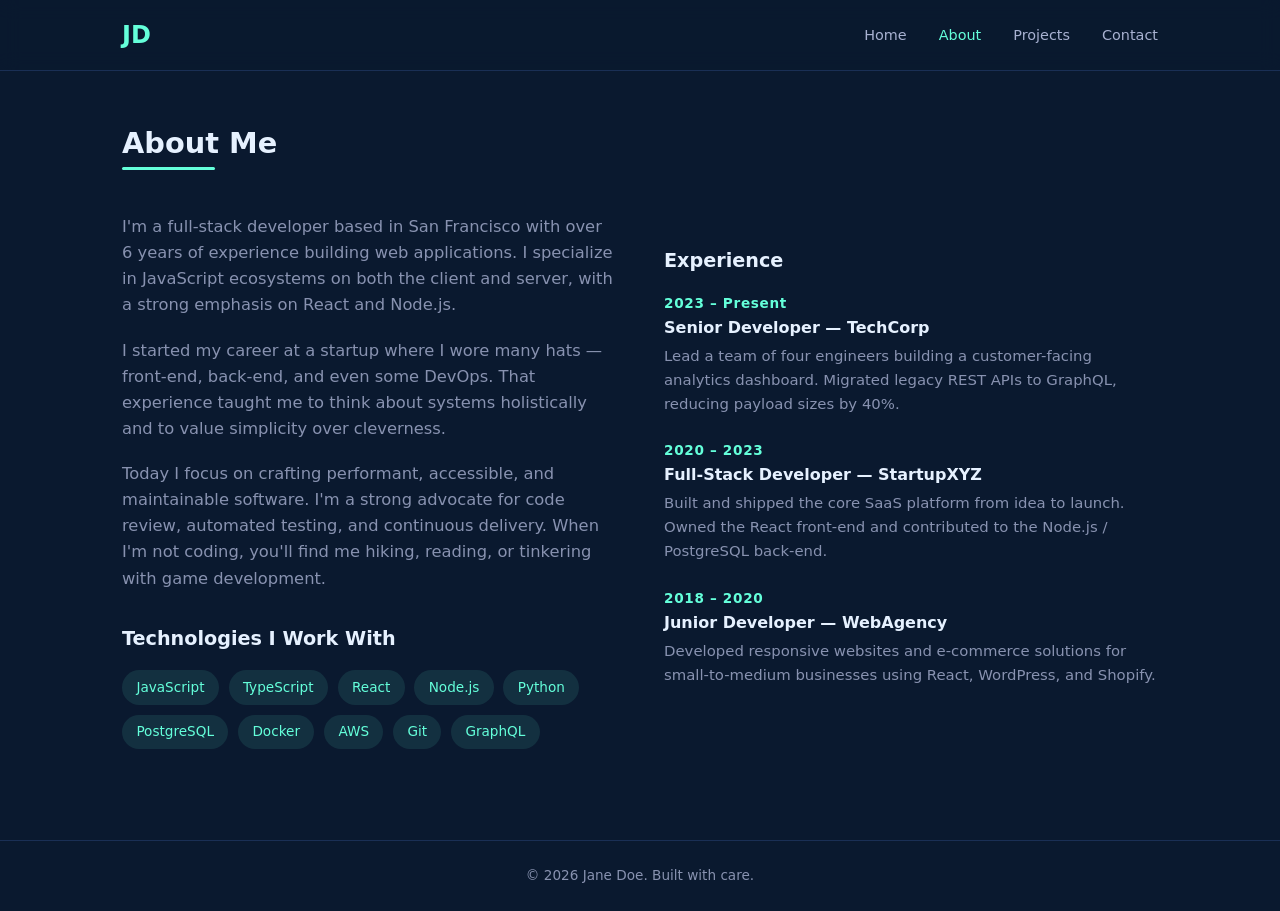
==== about.html @ 50ddc10e "Initial commit: personal portfolio website Co-Authored-By: Claude Opus 4.7 <noreply@anthropic.com>" ====
<!DOCTYPE html>
<html lang="en">
<head>
  <meta charset="UTF-8">
  <meta name="viewport" content="width=device-width, initial-scale=1.0">
  <title>About — Jane Doe</title>
  <link rel="stylesheet" href="css/style.css">
</head>
<body>

<nav>
  <div class="nav-inner">
    <a href="index.html" class="logo">JD</a>
    <ul class="nav-links">
      <li><a href="index.html">Home</a></li>
      <li><a href="about.html" class="active">About</a></li>
      <li><a href="projects.html">Projects</a></li>
      <li><a href="contact.html">Contact</a></li>
    </ul>
  </div>
</nav>

<main class="page">
  <h2 class="section-title">About Me</h2>

  <div class="about-grid">
    <div class="about-text">
      <p>
        I'm a full-stack developer based in San Francisco with over 6 years
        of experience building web applications. I specialize in JavaScript
        ecosystems on both the client and server, with a strong emphasis on
        React and Node.js.
      </p>
      <p>
        I started my career at a startup where I wore many hats — front-end,
        back-end, and even some DevOps. That experience taught me to think
        about systems holistically and to value simplicity over cleverness.
      </p>
      <p>
        Today I focus on crafting performant, accessible, and maintainable
        software. I'm a strong advocate for code review, automated testing,
        and continuous delivery. When I'm not coding, you'll find me hiking,
        reading, or tinkering with game development.
      </p>

      <div class="skills">
        <h3>Technologies I Work With</h3>
        <div class="skill-tags">
          <span class="skill-tag">JavaScript</span>
          <span class="skill-tag">TypeScript</span>
          <span class="skill-tag">React</span>
          <span class="skill-tag">Node.js</span>
          <span class="skill-tag">Python</span>
          <span class="skill-tag">PostgreSQL</span>
          <span class="skill-tag">Docker</span>
          <span class="skill-tag">AWS</span>
          <span class="skill-tag">Git</span>
          <span class="skill-tag">GraphQL</span>
        </div>
      </div>
    </div>

    <div>
      <div class="skills">
        <h3>Experience</h3>
        <div style="margin-bottom:1.5rem;">
          <div class="label" style="color:var(--accent);font-size:0.85rem;font-weight:600;letter-spacing:0.05em;">2023 – Present</div>
          <div style="color:var(--white);font-weight:600;">Senior Developer — TechCorp</div>
          <p style="margin-top:0.3rem;font-size:0.93rem;">Lead a team of four engineers building a customer-facing analytics dashboard. Migrated legacy REST APIs to GraphQL, reducing payload sizes by 40%.</p>
        </div>
        <div style="margin-bottom:1.5rem;">
          <div class="label" style="color:var(--accent);font-size:0.85rem;font-weight:600;letter-spacing:0.05em;">2020 – 2023</div>
          <div style="color:var(--white);font-weight:600;">Full-Stack Developer — StartupXYZ</div>
          <p style="margin-top:0.3rem;font-size:0.93rem;">Built and shipped the core SaaS platform from idea to launch. Owned the React front-end and contributed to the Node.js / PostgreSQL back-end.</p>
        </div>
        <div style="margin-bottom:1.5rem;">
          <div class="label" style="color:var(--accent);font-size:0.85rem;font-weight:600;letter-spacing:0.05em;">2018 – 2020</div>
          <div style="color:var(--white);font-weight:600;">Junior Developer — WebAgency</div>
          <p style="margin-top:0.3rem;font-size:0.93rem;">Developed responsive websites and e-commerce solutions for small-to-medium businesses using React, WordPress, and Shopify.</p>
        </div>
      </div>
    </div>
  </div>
</main>

<footer>
  &copy; 2026 Jane Doe. Built with care.
</footer>

</body>
</html>
---- css/style.css ----
/* === Reset & Base === */
*, *::before, *::after {
  margin: 0;
  padding: 0;
  box-sizing: border-box;
}

:root {
  --navy-dark: #0a192f;
  --navy: #112240;
  --navy-light: #1a2f55;
  --slate: #8892b0;
  --slate-light: #a8b2d1;
  --white: #e6f1ff;
  --accent: #64ffda;
  --accent-dim: rgba(100, 255, 218, 0.1);
  --radius: 8px;
  --transition: 0.25s ease;
}

html {
  scroll-behavior: smooth;
}

body {
  font-family: 'Segoe UI', system-ui, -apple-system, sans-serif;
  background: var(--navy-dark);
  color: var(--slate);
  line-height: 1.6;
  min-height: 100vh;
}

/* === Navigation === */
nav {
  position: fixed;
  top: 0;
  width: 100%;
  background: rgba(10, 25, 47, 0.92);
  backdrop-filter: blur(10px);
  z-index: 100;
  border-bottom: 1px solid var(--navy-light);
}

.nav-inner {
  max-width: 1100px;
  margin: 0 auto;
  display: flex;
  justify-content: space-between;
  align-items: center;
  padding: 0 2rem;
  height: 70px;
}

.logo {
  font-size: 1.5rem;
  font-weight: 700;
  color: var(--accent);
  text-decoration: none;
}

.nav-links {
  display: flex;
  list-style: none;
  gap: 2rem;
}

.nav-links a {
  color: var(--slate-light);
  text-decoration: none;
  font-size: 0.9rem;
  font-weight: 500;
  transition: color var(--transition);
}

.nav-links a:hover,
.nav-links a.active {
  color: var(--accent);
}

/* === Layout === */
.page {
  max-width: 1100px;
  margin: 0 auto;
  padding: 120px 2rem 4rem;
  min-height: calc(100vh - 60px);
}

.section-title {
  font-size: 1.8rem;
  color: var(--white);
  margin-bottom: 1rem;
  position: relative;
  display: inline-block;
}

.section-title::after {
  content: '';
  position: absolute;
  bottom: -4px;
  left: 0;
  width: 60%;
  height: 3px;
  background: var(--accent);
  border-radius: 2px;
}

/* === Home Page === */
.home {
  display: flex;
  align-items: center;
  justify-content: space-between;
  gap: 4rem;
  padding-top: 180px;
}

.home-content h1 {
  font-size: 3.5rem;
  color: var(--white);
  line-height: 1.1;
  margin-bottom: 0.5rem;
}

.home-content h1 span {
  color: var(--accent);
}

.home-content .tagline {
  font-size: 1.3rem;
  color: var(--slate-light);
  margin-bottom: 1.5rem;
}

.home-content .intro {
  max-width: 540px;
  font-size: 1.05rem;
  margin-bottom: 2rem;
  color: var(--slate);
}

.btn {
  display: inline-block;
  padding: 0.8rem 1.8rem;
  border: 2px solid var(--accent);
  color: var(--accent);
  text-decoration: none;
  border-radius: var(--radius);
  font-weight: 600;
  font-size: 0.95rem;
  transition: background var(--transition), color var(--transition);
}

.btn:hover {
  background: var(--accent-dim);
  color: var(--accent);
}

.btn-primary {
  background: var(--accent);
  color: var(--navy-dark);
}

.btn-primary:hover {
  background: var(--accent);
  opacity: 0.9;
}

.photo-placeholder {
  width: 280px;
  height: 280px;
  border-radius: 50%;
  background: var(--navy-light);
  border: 3px solid var(--accent);
  display: flex;
  align-items: center;
  justify-content: center;
  flex-shrink: 0;
  color: var(--slate);
  font-size: 0.9rem;
  text-align: center;
  line-height: 1.4;
}

/* === Footer === */
footer {
  text-align: center;
  padding: 1.5rem;
  color: var(--slate);
  font-size: 0.85rem;
  border-top: 1px solid var(--navy-light);
}

/* === About Page === */
.about-grid {
  display: grid;
  grid-template-columns: 1fr 1fr;
  gap: 3rem;
  margin-top: 2rem;
}

.about-text p {
  margin-bottom: 1.2rem;
  font-size: 1.02rem;
}

.skills {
  margin-top: 2rem;
}

.skills h3 {
  color: var(--white);
  margin-bottom: 1rem;
  font-size: 1.2rem;
}

.skill-tags {
  display: flex;
  flex-wrap: wrap;
  gap: 0.6rem;
}

.skill-tag {
  background: var(--accent-dim);
  color: var(--accent);
  padding: 0.4rem 0.9rem;
  border-radius: 20px;
  font-size: 0.85rem;
  font-weight: 500;
}

/* === Projects Page === */
.projects-grid {
  display: grid;
  grid-template-columns: repeat(auto-fill, minmax(320px, 1fr));
  gap: 2rem;
  margin-top: 2rem;
}

.project-card {
  background: var(--navy);
  border-radius: var(--radius);
  padding: 2rem;
  border: 1px solid var(--navy-light);
  transition: transform var(--transition), border-color var(--transition);
}

.project-card:hover {
  transform: translateY(-4px);
  border-color: var(--accent);
}

.project-card .project-icon {
  font-size: 2rem;
  color: var(--accent);
  margin-bottom: 1rem;
}

.project-card h3 {
  color: var(--white);
  margin-bottom: 0.8rem;
  font-size: 1.2rem;
}

.project-card p {
  font-size: 0.93rem;
  margin-bottom: 1.2rem;
}

.project-card .tech-stack {
  display: flex;
  flex-wrap: wrap;
  gap: 0.4rem;
}

.project-card .tech {
  font-size: 0.78rem;
  color: var(--slate-light);
  font-weight: 500;
}

.project-card .tech + .tech::before {
  content: '·';
  margin-right: 0.4rem;
  color: var(--slate);
}

/* === Contact Page === */
.contact-grid {
  display: grid;
  grid-template-columns: 1fr 1fr;
  gap: 3rem;
  margin-top: 2rem;
}

.contact-info p {
  margin-bottom: 1.2rem;
  font-size: 1.02rem;
}

.contact-detail {
  margin-top: 2rem;
}

.contact-detail .label {
  color: var(--accent);
  font-size: 0.85rem;
  font-weight: 600;
  text-transform: uppercase;
  letter-spacing: 0.05em;
}

.contact-detail .value {
  color: var(--slate-light);
  font-size: 1.05rem;
  margin-bottom: 1.2rem;
}

.contact-form {
  display: flex;
  flex-direction: column;
  gap: 1.2rem;
}

.form-group label {
  display: block;
  color: var(--slate-light);
  font-size: 0.9rem;
  margin-bottom: 0.4rem;
  font-weight: 500;
}

.form-group input,
.form-group textarea {
  width: 100%;
  padding: 0.8rem 1rem;
  background: var(--navy);
  border: 1px solid var(--navy-light);
  border-radius: var(--radius);
  color: var(--white);
  font-size: 0.95rem;
  font-family: inherit;
  transition: border-color var(--transition);
  outline: none;
}

.form-group input:focus,
.form-group textarea:focus {
  border-color: var(--accent);
}

.form-group textarea {
  min-height: 140px;
  resize: vertical;
}

.form-message {
  padding: 0.8rem;
  border-radius: var(--radius);
  font-size: 0.9rem;
  display: none;
}

.form-message.success {
  display: block;
  background: rgba(100, 255, 218, 0.1);
  color: var(--accent);
  border: 1px solid var(--accent);
}

.form-message.error {
  display: block;
  background: rgba(255, 100, 100, 0.1);
  color: #ff6b6b;
  border: 1px solid #ff6b6b;
}

/* === Responsive === */
@media (max-width: 768px) {
  .home {
    flex-direction: column-reverse;
    text-align: center;
    padding-top: 130px;
  }

  .home-content h1 {
    font-size: 2.4rem;
  }

  .home-content .intro {
    margin: 0 auto 2rem;
  }

  .photo-placeholder {
    width: 200px;
    height: 200px;
  }

  .about-grid,
  .contact-grid {
    grid-template-columns: 1fr;
  }

  .nav-inner {
    padding: 0 1rem;
  }

  .nav-links {
    gap: 1.2rem;
  }

  .page {
    padding: 100px 1rem 3rem;
  }

  .section-title::after {
    left: 50%;
    transform: translateX(-50%);
  }

  .home .section-title::after,
  .about-grid .section-title::after,
  .contact-grid .section-title::after {
    left: 0;
    transform: none;
  }
}
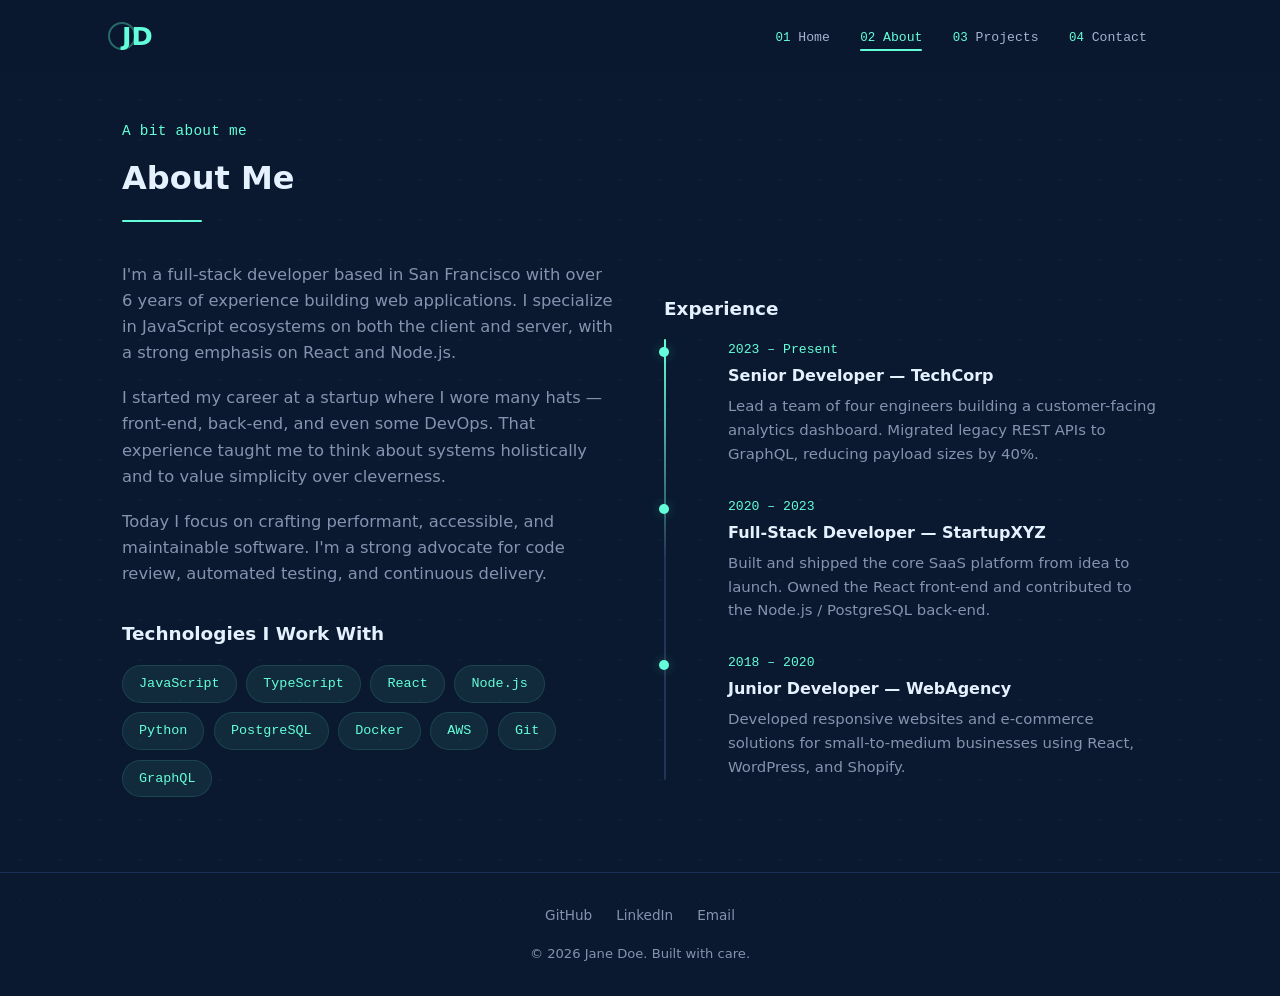
==== commit a8279c29: "UI overhaul: enhanced styling and animations - Redesigned navigation with numbered items and mobile " ====
--- a/about.html
+++ b/about.html
@@ -8,23 +8,32 @@
 </head>
 <body>
 
-<nav>
+<nav id="navbar">
   <div class="nav-inner">
     <a href="index.html" class="logo">JD</a>
-    <ul class="nav-links">
-      <li><a href="index.html">Home</a></li>
-      <li><a href="about.html" class="active">About</a></li>
-      <li><a href="projects.html">Projects</a></li>
-      <li><a href="contact.html">Contact</a></li>
+
+    <button class="hamburger" id="hamburger" aria-label="Toggle menu">
+      <span></span>
+      <span></span>
+      <span></span>
+    </button>
+
+    <ul class="nav-links" id="navLinks">
+      <li><a href="index.html"><span class="num">01</span> Home</a></li>
+      <li><a href="about.html" class="active"><span class="num">02</span> About</a></li>
+      <li><a href="projects.html"><span class="num">03</span> Projects</a></li>
+      <li><a href="contact.html"><span class="num">04</span> Contact</a></li>
     </ul>
   </div>
 </nav>
 
 <main class="page">
-  <h2 class="section-title">About Me</h2>
+  <p class="section-label reveal">A bit about me</p>
+  <h2 class="section-title reveal">About Me</h2>
+  <div class="section-line reveal"></div>
 
   <div class="about-grid">
-    <div class="about-text">
+    <div class="about-text reveal">
       <p>
         I'm a full-stack developer based in San Francisco with over 6 years
         of experience building web applications. I specialize in JavaScript
@@ -32,15 +41,14 @@
         React and Node.js.
       </p>
       <p>
-        I started my career at a startup where I wore many hats — front-end,
+        I started my career at a startup where I wore many hats &mdash; front-end,
         back-end, and even some DevOps. That experience taught me to think
         about systems holistically and to value simplicity over cleverness.
       </p>
       <p>
         Today I focus on crafting performant, accessible, and maintainable
         software. I'm a strong advocate for code review, automated testing,
-        and continuous delivery. When I'm not coding, you'll find me hiking,
-        reading, or tinkering with game development.
+        and continuous delivery.
       </p>
 
       <div class="skills">
@@ -60,23 +68,25 @@
       </div>
     </div>
 
-    <div>
+    <div class="reveal">
       <div class="skills">
         <h3>Experience</h3>
-        <div style="margin-bottom:1.5rem;">
-          <div class="label" style="color:var(--accent);font-size:0.85rem;font-weight:600;letter-spacing:0.05em;">2023 – Present</div>
-          <div style="color:var(--white);font-weight:600;">Senior Developer — TechCorp</div>
-          <p style="margin-top:0.3rem;font-size:0.93rem;">Lead a team of four engineers building a customer-facing analytics dashboard. Migrated legacy REST APIs to GraphQL, reducing payload sizes by 40%.</p>
-        </div>
-        <div style="margin-bottom:1.5rem;">
-          <div class="label" style="color:var(--accent);font-size:0.85rem;font-weight:600;letter-spacing:0.05em;">2020 – 2023</div>
-          <div style="color:var(--white);font-weight:600;">Full-Stack Developer — StartupXYZ</div>
-          <p style="margin-top:0.3rem;font-size:0.93rem;">Built and shipped the core SaaS platform from idea to launch. Owned the React front-end and contributed to the Node.js / PostgreSQL back-end.</p>
-        </div>
-        <div style="margin-bottom:1.5rem;">
-          <div class="label" style="color:var(--accent);font-size:0.85rem;font-weight:600;letter-spacing:0.05em;">2018 – 2020</div>
-          <div style="color:var(--white);font-weight:600;">Junior Developer — WebAgency</div>
-          <p style="margin-top:0.3rem;font-size:0.93rem;">Developed responsive websites and e-commerce solutions for small-to-medium businesses using React, WordPress, and Shopify.</p>
+        <div class="timeline">
+          <div class="timeline-item">
+            <div class="timeline-date">2023 &ndash; Present</div>
+            <div class="timeline-role">Senior Developer &mdash; TechCorp</div>
+            <p class="timeline-desc">Lead a team of four engineers building a customer-facing analytics dashboard. Migrated legacy REST APIs to GraphQL, reducing payload sizes by 40%.</p>
+          </div>
+          <div class="timeline-item">
+            <div class="timeline-date">2020 &ndash; 2023</div>
+            <div class="timeline-role">Full-Stack Developer &mdash; StartupXYZ</div>
+            <p class="timeline-desc">Built and shipped the core SaaS platform from idea to launch. Owned the React front-end and contributed to the Node.js / PostgreSQL back-end.</p>
+          </div>
+          <div class="timeline-item">
+            <div class="timeline-date">2018 &ndash; 2020</div>
+            <div class="timeline-role">Junior Developer &mdash; WebAgency</div>
+            <p class="timeline-desc">Developed responsive websites and e-commerce solutions for small-to-medium businesses using React, WordPress, and Shopify.</p>
+          </div>
         </div>
       </div>
     </div>
@@ -84,8 +94,14 @@
 </main>
 
 <footer>
+  <div class="footer-socials">
+    <a href="https://github.com/lifan773" target="_blank" rel="noopener">GitHub</a>
+    <a href="https://linkedin.com" target="_blank" rel="noopener">LinkedIn</a>
+    <a href="mailto:jane@example.com">Email</a>
+  </div>
   &copy; 2026 Jane Doe. Built with care.
 </footer>
 
+<script src="js/main.js"></script>
 </body>
 </html>
--- a/css/style.css
+++ b/css/style.css
@@ -9,17 +9,37 @@
   --navy-dark: #0a192f;
   --navy: #112240;
   --navy-light: #1a2f55;
+  --navy-lighter: #233554;
   --slate: #8892b0;
   --slate-light: #a8b2d1;
   --white: #e6f1ff;
   --accent: #64ffda;
-  --accent-dim: rgba(100, 255, 218, 0.1);
+  --accent-dim: rgba(100, 255, 218, 0.08);
+  --accent-glow: rgba(100, 255, 218, 0.25);
   --radius: 8px;
-  --transition: 0.25s ease;
+  --radius-lg: 12px;
+  --transition: 0.3s cubic-bezier(0.4, 0, 0.2, 1);
+  --font-mono: 'Cascadia Code', 'Fira Code', 'JetBrains Mono', 'Consolas', monospace;
 }
 
 html {
   scroll-behavior: smooth;
+  scrollbar-width: thin;
+  scrollbar-color: var(--navy-lighter) var(--navy-dark);
+}
+
+::-webkit-scrollbar {
+  width: 8px;
+}
+::-webkit-scrollbar-track {
+  background: var(--navy-dark);
+}
+::-webkit-scrollbar-thumb {
+  background: var(--navy-lighter);
+  border-radius: 4px;
+}
+::-webkit-scrollbar-thumb:hover {
+  background: var(--slate);
 }
 
 body {
@@ -28,6 +48,18 @@
   color: var(--slate);
   line-height: 1.6;
   min-height: 100vh;
+  overflow-x: hidden;
+}
+
+/* Subtle dot-pattern overlay */
+body::before {
+  content: '';
+  position: fixed;
+  inset: 0;
+  pointer-events: none;
+  z-index: 0;
+  background-image: radial-gradient(rgba(100, 255, 218, 0.04) 1px, transparent 1px);
+  background-size: 40px 40px;
 }
 
 /* === Navigation === */
@@ -35,10 +67,16 @@
   position: fixed;
   top: 0;
   width: 100%;
-  background: rgba(10, 25, 47, 0.92);
-  backdrop-filter: blur(10px);
+  background: rgba(10, 25, 47, 0.88);
+  backdrop-filter: blur(12px);
   z-index: 100;
-  border-bottom: 1px solid var(--navy-light);
+  border-bottom: 1px solid transparent;
+  transition: border-color var(--transition), box-shadow var(--transition);
+}
+
+nav.scrolled {
+  border-bottom-color: var(--navy-light);
+  box-shadow: 0 4px 30px rgba(0, 0, 0, 0.3);
 }
 
 .nav-inner {
@@ -48,33 +86,98 @@
   justify-content: space-between;
   align-items: center;
   padding: 0 2rem;
-  height: 70px;
+  height: 72px;
 }
 
 .logo {
-  font-size: 1.5rem;
+  font-size: 1.6rem;
   font-weight: 700;
   color: var(--accent);
   text-decoration: none;
+  position: relative;
+  z-index: 101;
+}
+
+.logo::after {
+  content: '';
+  position: absolute;
+  width: 28px;
+  height: 28px;
+  border: 2px solid var(--accent);
+  border-radius: 50%;
+  top: 50%;
+  left: -14px;
+  transform: translateY(-50%);
+  opacity: 0.35;
 }
 
 .nav-links {
   display: flex;
   list-style: none;
-  gap: 2rem;
+  gap: 0.5rem;
 }
 
 .nav-links a {
   color: var(--slate-light);
   text-decoration: none;
-  font-size: 0.9rem;
+  font-size: 0.82rem;
   font-weight: 500;
+  font-family: var(--font-mono);
+  padding: 0.4rem 0.7rem;
   transition: color var(--transition);
+  position: relative;
+}
+
+.nav-links a .num {
+  color: var(--accent);
+  font-size: 0.78rem;
 }
 
 .nav-links a:hover,
 .nav-links a.active {
   color: var(--accent);
+}
+
+.nav-links a.active::after {
+  content: '';
+  position: absolute;
+  bottom: 0;
+  left: 0.7rem;
+  right: 0.7rem;
+  height: 2px;
+  background: var(--accent);
+  border-radius: 1px;
+}
+
+/* Hamburger */
+.hamburger {
+  display: none;
+  flex-direction: column;
+  gap: 5px;
+  background: none;
+  border: none;
+  cursor: pointer;
+  padding: 4px;
+  z-index: 101;
+}
+
+.hamburger span {
+  display: block;
+  width: 26px;
+  height: 2px;
+  background: var(--accent);
+  border-radius: 2px;
+  transition: var(--transition);
+}
+
+.hamburger.open span:nth-child(1) {
+  transform: translateY(7px) rotate(45deg);
+}
+.hamburger.open span:nth-child(2) {
+  opacity: 0;
+}
+.hamburger.open span:nth-child(3) {
+  transform: translateY(-7px) rotate(-45deg);
 }
 
 /* === Layout === */
@@ -83,25 +186,30 @@
   margin: 0 auto;
   padding: 120px 2rem 4rem;
   min-height: calc(100vh - 60px);
+  position: relative;
+  z-index: 1;
+}
+
+.section-label {
+  font-family: var(--font-mono);
+  font-size: 0.9rem;
+  color: var(--accent);
+  margin-bottom: 0.6rem;
+  letter-spacing: 0.02em;
 }
 
 .section-title {
-  font-size: 1.8rem;
+  font-size: 2rem;
   color: var(--white);
   margin-bottom: 1rem;
-  position: relative;
-  display: inline-block;
-}
-
-.section-title::after {
-  content: '';
-  position: absolute;
-  bottom: -4px;
-  left: 0;
-  width: 60%;
-  height: 3px;
+}
+
+.section-line {
+  width: 80px;
+  height: 2px;
   background: var(--accent);
-  border-radius: 2px;
+  margin-bottom: 2.5rem;
+  border-radius: 1px;
 }
 
 /* === Home Page === */
@@ -110,48 +218,83 @@
   align-items: center;
   justify-content: space-between;
   gap: 4rem;
-  padding-top: 180px;
+  padding-top: 160px;
+  min-height: 100vh;
+}
+
+.home-content .greeting {
+  font-family: var(--font-mono);
+  color: var(--accent);
+  font-size: 1rem;
+  margin-bottom: 1rem;
 }
 
 .home-content h1 {
-  font-size: 3.5rem;
+  font-size: 3.8rem;
   color: var(--white);
   line-height: 1.1;
   margin-bottom: 0.5rem;
-}
-
-.home-content h1 span {
-  color: var(--accent);
+  letter-spacing: -0.02em;
+}
+
+.home-content h1 .name {
+  background: linear-gradient(135deg, var(--accent) 0%, #5eead4 40%, #99f6e4 100%);
+  -webkit-background-clip: text;
+  -webkit-text-fill-color: transparent;
+  background-clip: text;
 }
 
 .home-content .tagline {
-  font-size: 1.3rem;
+  font-size: 1.35rem;
   color: var(--slate-light);
-  margin-bottom: 1.5rem;
+  margin-bottom: 1.3rem;
 }
 
 .home-content .intro {
-  max-width: 540px;
+  max-width: 520px;
   font-size: 1.05rem;
-  margin-bottom: 2rem;
+  margin-bottom: 2.2rem;
   color: var(--slate);
+}
+
+.home-buttons {
+  display: flex;
+  gap: 1rem;
+  margin-bottom: 2.5rem;
 }
 
 .btn {
   display: inline-block;
-  padding: 0.8rem 1.8rem;
+  padding: 0.75rem 1.7rem;
   border: 2px solid var(--accent);
   color: var(--accent);
   text-decoration: none;
   border-radius: var(--radius);
   font-weight: 600;
-  font-size: 0.95rem;
-  transition: background var(--transition), color var(--transition);
+  font-size: 0.9rem;
+  font-family: var(--font-mono);
+  transition: all var(--transition);
+  position: relative;
+  overflow: hidden;
+}
+
+.btn::before {
+  content: '';
+  position: absolute;
+  inset: 0;
+  background: var(--accent);
+  opacity: 0;
+  transition: opacity var(--transition);
+  z-index: -1;
+}
+
+.btn:hover::before {
+  opacity: 0.06;
 }
 
 .btn:hover {
-  background: var(--accent-dim);
-  color: var(--accent);
+  transform: translateY(-2px);
+  box-shadow: 0 6px 20px var(--accent-glow);
 }
 
 .btn-primary {
@@ -161,7 +304,38 @@
 
 .btn-primary:hover {
   background: var(--accent);
-  opacity: 0.9;
+  opacity: 0.92;
+  box-shadow: 0 6px 24px var(--accent-glow);
+}
+
+/* Social links row */
+.social-links {
+  display: flex;
+  gap: 1.2rem;
+  align-items: center;
+}
+
+.social-links a {
+  color: var(--slate);
+  transition: color var(--transition), transform var(--transition);
+  text-decoration: none;
+}
+
+.social-links a:hover {
+  color: var(--accent);
+  transform: translateY(-2px);
+}
+
+.social-links .social-icon {
+  width: 22px;
+  height: 22px;
+  fill: currentColor;
+}
+
+/* Photo */
+.photo-wrapper {
+  position: relative;
+  flex-shrink: 0;
 }
 
 .photo-placeholder {
@@ -169,24 +343,101 @@
   height: 280px;
   border-radius: 50%;
   background: var(--navy-light);
-  border: 3px solid var(--accent);
+  border: 2px solid var(--navy-lighter);
   display: flex;
   align-items: center;
   justify-content: center;
-  flex-shrink: 0;
   color: var(--slate);
-  font-size: 0.9rem;
+  font-size: 0.85rem;
   text-align: center;
   line-height: 1.4;
+  position: relative;
+  z-index: 1;
+}
+
+.photo-ring {
+  position: absolute;
+  inset: -12px;
+  border-radius: 50%;
+  border: 2px solid var(--accent);
+  opacity: 0.2;
+  animation: ringPulse 3s ease-in-out infinite;
+}
+
+@keyframes ringPulse {
+  0%, 100% { transform: scale(1); opacity: 0.15; }
+  50% { transform: scale(1.04); opacity: 0.35; }
+}
+
+/* Scroll indicator */
+.scroll-indicator {
+  position: absolute;
+  bottom: 2rem;
+  left: 50%;
+  transform: translateX(-50%);
+  display: flex;
+  flex-direction: column;
+  align-items: center;
+  gap: 0.4rem;
+  color: var(--slate);
+  font-family: var(--font-mono);
+  font-size: 0.75rem;
+  animation: fadeInUp 1s 1s both;
+}
+
+.scroll-indicator .mouse {
+  width: 24px;
+  height: 38px;
+  border: 2px solid var(--slate);
+  border-radius: 12px;
+  position: relative;
+}
+
+.scroll-indicator .mouse::after {
+  content: '';
+  position: absolute;
+  width: 4px;
+  height: 8px;
+  background: var(--accent);
+  border-radius: 2px;
+  top: 6px;
+  left: 50%;
+  transform: translateX(-50%);
+  animation: scrollWheel 1.5s ease-in-out infinite;
+}
+
+@keyframes scrollWheel {
+  0% { top: 6px; opacity: 1; }
+  100% { top: 18px; opacity: 0; }
 }
 
 /* === Footer === */
 footer {
   text-align: center;
-  padding: 1.5rem;
+  padding: 2rem;
   color: var(--slate);
+  font-size: 0.82rem;
+  border-top: 1px solid var(--navy-light);
+  position: relative;
+  z-index: 1;
+}
+
+.footer-socials {
+  display: flex;
+  justify-content: center;
+  gap: 1.5rem;
+  margin-bottom: 1rem;
+}
+
+.footer-socials a {
+  color: var(--slate);
+  transition: color var(--transition);
+  text-decoration: none;
   font-size: 0.85rem;
-  border-top: 1px solid var(--navy-light);
+}
+
+.footer-socials a:hover {
+  color: var(--accent);
 }
 
 /* === About Page === */
@@ -194,7 +445,6 @@
   display: grid;
   grid-template-columns: 1fr 1fr;
   gap: 3rem;
-  margin-top: 2rem;
 }
 
 .about-text p {
@@ -209,7 +459,7 @@
 .skills h3 {
   color: var(--white);
   margin-bottom: 1rem;
-  font-size: 1.2rem;
+  font-size: 1.15rem;
 }
 
 .skill-tags {
@@ -221,66 +471,180 @@
 .skill-tag {
   background: var(--accent-dim);
   color: var(--accent);
-  padding: 0.4rem 0.9rem;
+  padding: 0.45rem 1rem;
   border-radius: 20px;
-  font-size: 0.85rem;
+  font-size: 0.84rem;
   font-weight: 500;
+  font-family: var(--font-mono);
+  border: 1px solid rgba(100, 255, 218, 0.12);
+  transition: all var(--transition);
+}
+
+.skill-tag:hover {
+  background: rgba(100, 255, 218, 0.15);
+  border-color: var(--accent);
+  transform: translateY(-1px);
+}
+
+/* Timeline */
+.timeline {
+  position: relative;
+  padding-left: 2rem;
+}
+
+.timeline::before {
+  content: '';
+  position: absolute;
+  left: 0;
+  top: 0;
+  bottom: 0;
+  width: 2px;
+  background: linear-gradient(180deg, var(--accent), var(--navy-lighter), var(--navy-lighter));
+  border-radius: 1px;
+}
+
+.timeline-item {
+  position: relative;
+  margin-bottom: 1.8rem;
+  padding-left: 2rem;
+}
+
+.timeline-item::before {
+  content: '';
+  position: absolute;
+  left: -2.3rem;
+  top: 0.5rem;
+  width: 10px;
+  height: 10px;
+  background: var(--accent);
+  border-radius: 50%;
+  box-shadow: 0 0 12px var(--accent-glow);
+}
+
+.timeline-date {
+  font-family: var(--font-mono);
+  font-size: 0.82rem;
+  color: var(--accent);
+  margin-bottom: 0.2rem;
+}
+
+.timeline-role {
+  color: var(--white);
+  font-weight: 600;
+  font-size: 1rem;
+}
+
+.timeline-desc {
+  margin-top: 0.4rem;
+  font-size: 0.93rem;
+  color: var(--slate);
+  line-height: 1.6;
 }
 
 /* === Projects Page === */
 .projects-grid {
   display: grid;
-  grid-template-columns: repeat(auto-fill, minmax(320px, 1fr));
+  grid-template-columns: repeat(auto-fill, minmax(330px, 1fr));
   gap: 2rem;
-  margin-top: 2rem;
 }
 
 .project-card {
   background: var(--navy);
-  border-radius: var(--radius);
+  border-radius: var(--radius-lg);
   padding: 2rem;
   border: 1px solid var(--navy-light);
-  transition: transform var(--transition), border-color var(--transition);
+  transition: all var(--transition);
+  position: relative;
+  display: flex;
+  flex-direction: column;
+}
+
+.project-card::before {
+  content: '';
+  position: absolute;
+  inset: -1px;
+  border-radius: var(--radius-lg);
+  background: linear-gradient(135deg, var(--accent), transparent 60%);
+  opacity: 0;
+  transition: opacity var(--transition);
+  z-index: -1;
 }
 
 .project-card:hover {
-  transform: translateY(-4px);
-  border-color: var(--accent);
+  transform: translateY(-6px);
+  border-color: transparent;
+}
+
+.project-card:hover::before {
+  opacity: 0.3;
 }
 
 .project-card .project-icon {
-  font-size: 2rem;
-  color: var(--accent);
-  margin-bottom: 1rem;
+  font-size: 2.2rem;
+  margin-bottom: 1.2rem;
 }
 
 .project-card h3 {
   color: var(--white);
   margin-bottom: 0.8rem;
-  font-size: 1.2rem;
+  font-size: 1.25rem;
 }
 
 .project-card p {
   font-size: 0.93rem;
-  margin-bottom: 1.2rem;
+  margin-bottom: 1.4rem;
+  flex: 1;
 }
 
 .project-card .tech-stack {
   display: flex;
   flex-wrap: wrap;
   gap: 0.4rem;
+  margin-bottom: 1.4rem;
 }
 
 .project-card .tech {
   font-size: 0.78rem;
   color: var(--slate-light);
   font-weight: 500;
-}
-
-.project-card .tech + .tech::before {
+  font-family: var(--font-mono);
+}
+
+.project-card .tech::after {
   content: '·';
-  margin-right: 0.4rem;
+  margin-left: 0.5rem;
   color: var(--slate);
+}
+.project-card .tech:last-child::after {
+  content: none;
+}
+
+.project-links {
+  display: flex;
+  gap: 1rem;
+}
+
+.project-links a {
+  color: var(--accent);
+  text-decoration: none;
+  font-size: 0.85rem;
+  font-family: var(--font-mono);
+  transition: color var(--transition);
+  display: inline-flex;
+  align-items: center;
+  gap: 0.3rem;
+}
+
+.project-links a:hover {
+  opacity: 0.8;
+}
+
+.project-links a svg {
+  width: 16px;
+  height: 16px;
+  fill: none;
+  stroke: currentColor;
+  stroke-width: 2;
 }
 
 /* === Contact Page === */
@@ -288,42 +652,64 @@
   display: grid;
   grid-template-columns: 1fr 1fr;
   gap: 3rem;
-  margin-top: 2rem;
-}
-
-.contact-info p {
-  margin-bottom: 1.2rem;
+}
+
+.contact-info > p {
+  margin-bottom: 1.5rem;
   font-size: 1.02rem;
-}
-
-.contact-detail {
-  margin-top: 2rem;
-}
-
-.contact-detail .label {
-  color: var(--accent);
-  font-size: 0.85rem;
+  line-height: 1.7;
+}
+
+.contact-detail-item {
+  display: flex;
+  align-items: flex-start;
+  gap: 1rem;
+  margin-bottom: 1.5rem;
+}
+
+.contact-detail-item .icon-circle {
+  width: 40px;
+  height: 40px;
+  border-radius: 50%;
+  background: var(--accent-dim);
+  border: 1px solid rgba(100, 255, 218, 0.15);
+  display: flex;
+  align-items: center;
+  justify-content: center;
+  flex-shrink: 0;
+  color: var(--accent);
+  font-size: 1rem;
+}
+
+.contact-detail-item .label {
+  color: var(--accent);
+  font-size: 0.8rem;
   font-weight: 600;
   text-transform: uppercase;
-  letter-spacing: 0.05em;
-}
-
-.contact-detail .value {
+  letter-spacing: 0.06em;
+  font-family: var(--font-mono);
+  margin-bottom: 0.15rem;
+}
+
+.contact-detail-item .value {
   color: var(--slate-light);
-  font-size: 1.05rem;
-  margin-bottom: 1.2rem;
+  font-size: 1rem;
 }
 
 .contact-form {
   display: flex;
   flex-direction: column;
-  gap: 1.2rem;
+  gap: 1.3rem;
+}
+
+.form-group {
+  position: relative;
 }
 
 .form-group label {
   display: block;
   color: var(--slate-light);
-  font-size: 0.9rem;
+  font-size: 0.88rem;
   margin-bottom: 0.4rem;
   font-weight: 500;
 }
@@ -331,62 +717,151 @@
 .form-group input,
 .form-group textarea {
   width: 100%;
-  padding: 0.8rem 1rem;
+  padding: 0.85rem 1rem;
   background: var(--navy);
   border: 1px solid var(--navy-light);
   border-radius: var(--radius);
   color: var(--white);
   font-size: 0.95rem;
   font-family: inherit;
-  transition: border-color var(--transition);
+  transition: all var(--transition);
   outline: none;
 }
 
 .form-group input:focus,
 .form-group textarea:focus {
   border-color: var(--accent);
+  box-shadow: 0 0 0 3px var(--accent-dim);
 }
 
 .form-group textarea {
-  min-height: 140px;
+  min-height: 150px;
   resize: vertical;
 }
 
+.form-submit {
+  align-self: flex-start;
+  cursor: pointer;
+  font-family: var(--font-mono);
+  padding: 0.85rem 2rem;
+  background: var(--accent);
+  color: var(--navy-dark);
+  border: none;
+  border-radius: var(--radius);
+  font-weight: 600;
+  font-size: 0.9rem;
+  transition: all var(--transition);
+}
+
+.form-submit:hover {
+  opacity: 0.88;
+  box-shadow: 0 6px 24px var(--accent-glow);
+  transform: translateY(-2px);
+}
+
 .form-message {
-  padding: 0.8rem;
+  padding: 0.9rem 1rem;
   border-radius: var(--radius);
-  font-size: 0.9rem;
+  font-size: 0.88rem;
   display: none;
+  font-weight: 500;
 }
 
 .form-message.success {
   display: block;
-  background: rgba(100, 255, 218, 0.1);
-  color: var(--accent);
-  border: 1px solid var(--accent);
+  background: rgba(100, 255, 218, 0.08);
+  color: var(--accent);
+  border: 1px solid rgba(100, 255, 218, 0.25);
 }
 
 .form-message.error {
   display: block;
-  background: rgba(255, 100, 100, 0.1);
+  background: rgba(255, 107, 107, 0.08);
   color: #ff6b6b;
-  border: 1px solid #ff6b6b;
+  border: 1px solid rgba(255, 107, 107, 0.25);
+}
+
+/* === Scroll Reveal === */
+.reveal {
+  opacity: 0;
+  transform: translateY(30px);
+  transition: opacity 0.7s ease, transform 0.7s ease;
+}
+
+.reveal.visible {
+  opacity: 1;
+  transform: translateY(0);
+}
+
+/* Stagger children */
+.reveal-stagger > * {
+  opacity: 0;
+  transform: translateY(24px);
+  transition: opacity 0.6s ease, transform 0.6s ease;
+}
+
+.reveal-stagger > *.visible {
+  opacity: 1;
+  transform: translateY(0);
 }
 
 /* === Responsive === */
-@media (max-width: 768px) {
+@media (max-width: 900px) {
+  .hamburger {
+    display: flex;
+  }
+
+  .nav-links {
+    position: fixed;
+    inset: 0;
+    background: rgba(10, 25, 47, 0.97);
+    flex-direction: column;
+    align-items: center;
+    justify-content: center;
+    gap: 2rem;
+    opacity: 0;
+    pointer-events: none;
+    transition: opacity var(--transition);
+  }
+
+  .nav-links.open {
+    opacity: 1;
+    pointer-events: auto;
+  }
+
+  .nav-links a {
+    font-size: 1.1rem;
+  }
+
+  .nav-links a .num {
+    display: block;
+    text-align: center;
+    font-size: 0.85rem;
+    margin-bottom: 0.3rem;
+  }
+
   .home {
     flex-direction: column-reverse;
     text-align: center;
-    padding-top: 130px;
+    padding-top: 120px;
+    gap: 2.5rem;
   }
 
   .home-content h1 {
-    font-size: 2.4rem;
+    font-size: 2.6rem;
   }
 
   .home-content .intro {
     margin: 0 auto 2rem;
+    max-width: 440px;
+  }
+
+  .home-buttons {
+    justify-content: center;
+  }
+
+  .social-links {
+    justify-content: center;
   }
 
   .photo-placeholder {
@@ -397,29 +872,52 @@
   .about-grid,
   .contact-grid {
     grid-template-columns: 1fr;
-  }
-
-  .nav-inner {
-    padding: 0 1rem;
-  }
-
-  .nav-links {
-    gap: 1.2rem;
+    gap: 2.5rem;
   }
 
   .page {
-    padding: 100px 1rem 3rem;
-  }
-
-  .section-title::after {
-    left: 50%;
-    transform: translateX(-50%);
-  }
-
-  .home .section-title::after,
-  .about-grid .section-title::after,
-  .contact-grid .section-title::after {
-    left: 0;
-    transform: none;
-  }
-}
+    padding: 100px 1.25rem 3rem;
+  }
+
+  .projects-grid {
+    grid-template-columns: 1fr;
+  }
+
+  .scroll-indicator {
+    display: none;
+  }
+}
+
+@media (max-width: 480px) {
+  .home-content h1 {
+    font-size: 2rem;
+  }
+
+  .home-content .tagline {
+    font-size: 1.1rem;
+  }
+
+  .home-buttons {
+    flex-direction: column;
+    align-items: center;
+  }
+
+  .page {
+    padding: 90px 1rem 2.5rem;
+  }
+
+  .section-title {
+    font-size: 1.5rem;
+  }
+}
+
+/* === Animations === */
+@keyframes fadeInUp {
+  from { opacity: 0; transform: translateY(20px); }
+  to   { opacity: 1; transform: translateY(0); }
+}
+
+@keyframes fadeIn {
+  from { opacity: 0; }
+  to   { opacity: 1; }
+}
